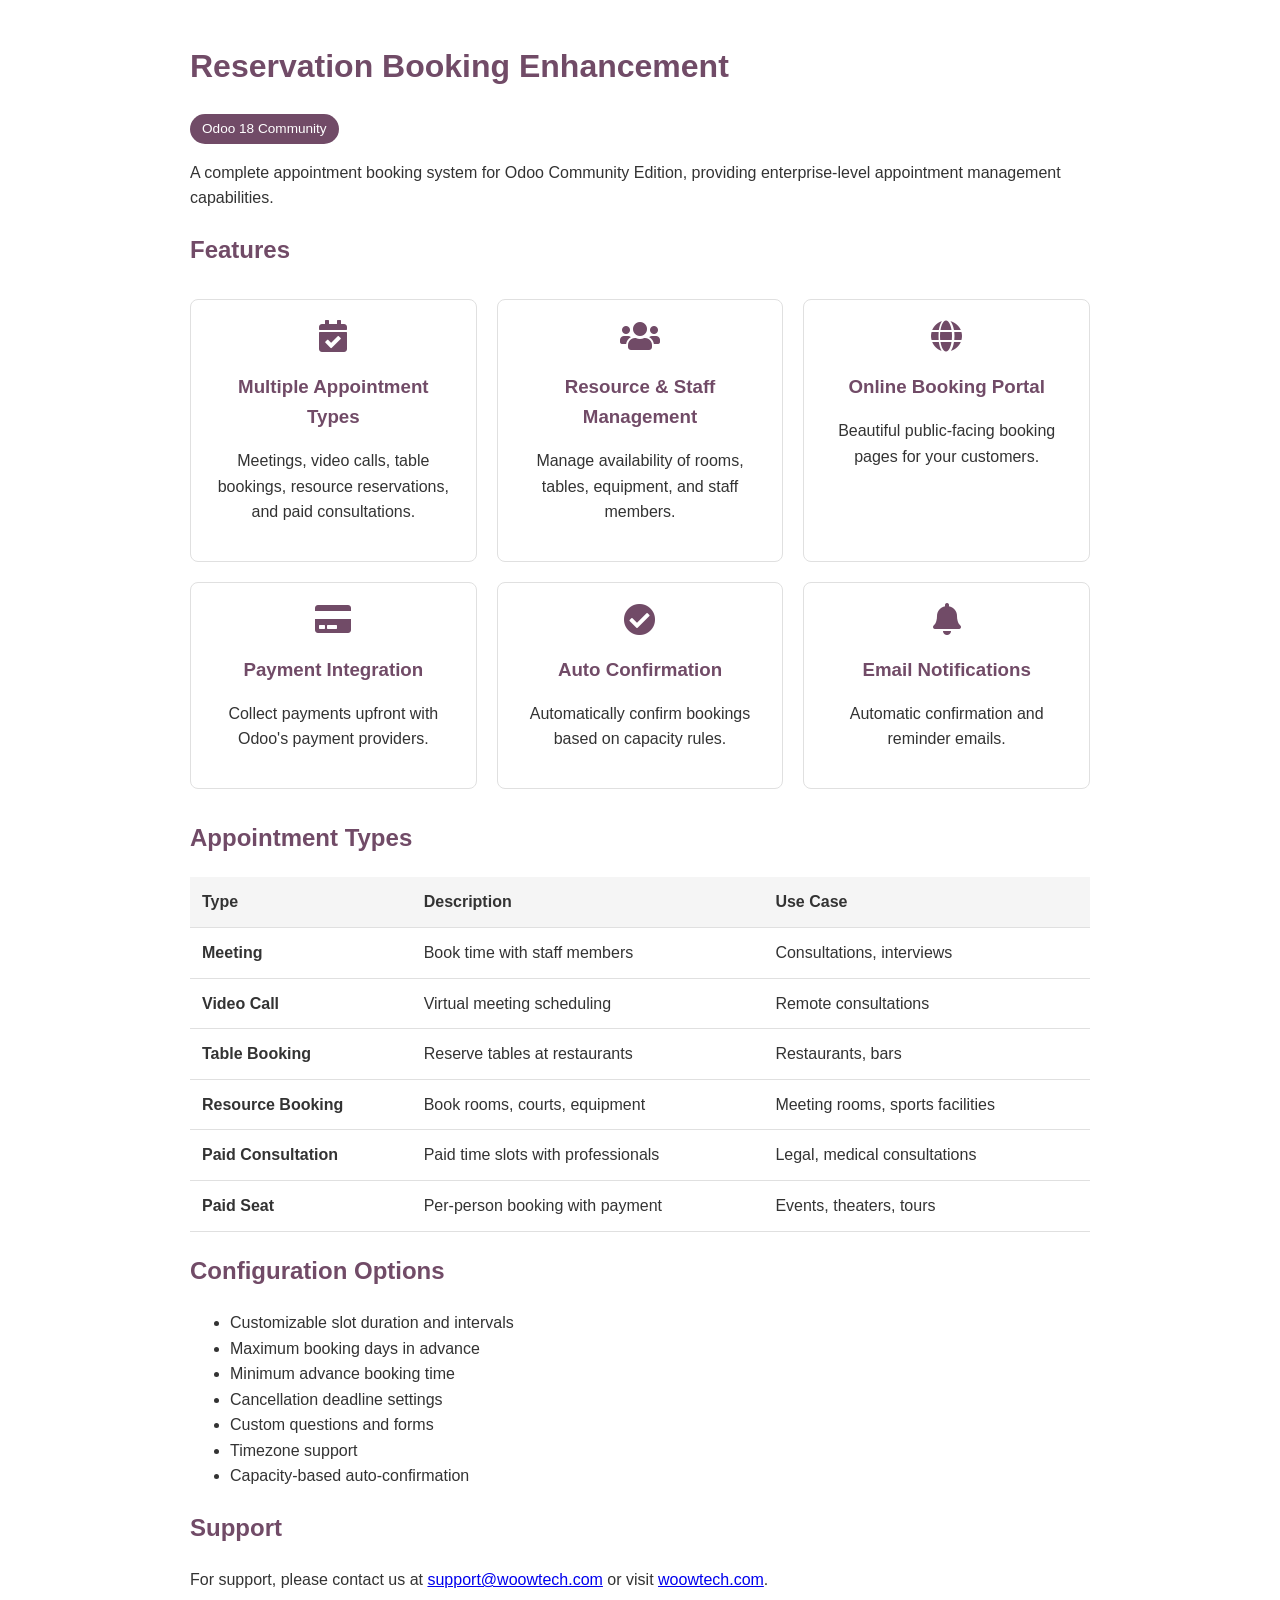
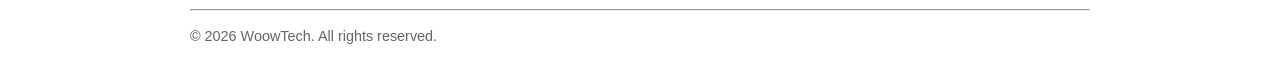
==== reservation_module/static/description/index.html @ 792779dd "refactor: 將模組檔案移至 reservation_module/ 子目錄 Co-Authored-By: Claude Opus 4.6 <noreply@anthropic.com>" ====
<!DOCTYPE html>
<html>
<head>
    <meta charset="utf-8">
    <meta name="viewport" content="width=device-width, initial-scale=1">
    <title>Reservation Booking Enhancement</title>
    <style>
        body {
            font-family: -apple-system, BlinkMacSystemFont, "Segoe UI", Roboto, Helvetica, Arial, sans-serif;
            line-height: 1.6;
            color: #333;
            max-width: 900px;
            margin: 0 auto;
            padding: 20px;
        }
        h1, h2, h3 {
            color: #714B67;
        }
        .feature-grid {
            display: grid;
            grid-template-columns: repeat(auto-fit, minmax(250px, 1fr));
            gap: 20px;
            margin: 30px 0;
        }
        .feature-card {
            border: 1px solid #e0e0e0;
            border-radius: 8px;
            padding: 20px;
            text-align: center;
        }
        .feature-card i {
            font-size: 2rem;
            color: #714B67;
            margin-bottom: 10px;
        }
        .feature-card h3 {
            margin: 10px 0;
        }
        .badge {
            display: inline-block;
            padding: 4px 12px;
            border-radius: 20px;
            background: #714B67;
            color: white;
            font-size: 0.85rem;
        }
        table {
            width: 100%;
            border-collapse: collapse;
            margin: 20px 0;
        }
        th, td {
            padding: 12px;
            text-align: left;
            border-bottom: 1px solid #e0e0e0;
        }
        th {
            background: #f5f5f5;
        }
    </style>
    <link rel="stylesheet" href="https://cdnjs.cloudflare.com/ajax/libs/font-awesome/5.15.4/css/all.min.css">
</head>
<body>
    <h1>Reservation Booking Enhancement</h1>
    <p><span class="badge">Odoo 18 Community</span></p>

    <p>
        A complete appointment booking system for Odoo Community Edition, providing enterprise-level
        appointment management capabilities.
    </p>

    <h2>Features</h2>

    <div class="feature-grid">
        <div class="feature-card">
            <i class="fas fa-calendar-check"></i>
            <h3>Multiple Appointment Types</h3>
            <p>Meetings, video calls, table bookings, resource reservations, and paid consultations.</p>
        </div>
        <div class="feature-card">
            <i class="fas fa-users"></i>
            <h3>Resource & Staff Management</h3>
            <p>Manage availability of rooms, tables, equipment, and staff members.</p>
        </div>
        <div class="feature-card">
            <i class="fas fa-globe"></i>
            <h3>Online Booking Portal</h3>
            <p>Beautiful public-facing booking pages for your customers.</p>
        </div>
        <div class="feature-card">
            <i class="fas fa-credit-card"></i>
            <h3>Payment Integration</h3>
            <p>Collect payments upfront with Odoo's payment providers.</p>
        </div>
        <div class="feature-card">
            <i class="fas fa-check-circle"></i>
            <h3>Auto Confirmation</h3>
            <p>Automatically confirm bookings based on capacity rules.</p>
        </div>
        <div class="feature-card">
            <i class="fas fa-bell"></i>
            <h3>Email Notifications</h3>
            <p>Automatic confirmation and reminder emails.</p>
        </div>
    </div>

    <h2>Appointment Types</h2>

    <table>
        <thead>
            <tr>
                <th>Type</th>
                <th>Description</th>
                <th>Use Case</th>
            </tr>
        </thead>
        <tbody>
            <tr>
                <td><strong>Meeting</strong></td>
                <td>Book time with staff members</td>
                <td>Consultations, interviews</td>
            </tr>
            <tr>
                <td><strong>Video Call</strong></td>
                <td>Virtual meeting scheduling</td>
                <td>Remote consultations</td>
            </tr>
            <tr>
                <td><strong>Table Booking</strong></td>
                <td>Reserve tables at restaurants</td>
                <td>Restaurants, bars</td>
            </tr>
            <tr>
                <td><strong>Resource Booking</strong></td>
                <td>Book rooms, courts, equipment</td>
                <td>Meeting rooms, sports facilities</td>
            </tr>
            <tr>
                <td><strong>Paid Consultation</strong></td>
                <td>Paid time slots with professionals</td>
                <td>Legal, medical consultations</td>
            </tr>
            <tr>
                <td><strong>Paid Seat</strong></td>
                <td>Per-person booking with payment</td>
                <td>Events, theaters, tours</td>
            </tr>
        </tbody>
    </table>

    <h2>Configuration Options</h2>

    <ul>
        <li>Customizable slot duration and intervals</li>
        <li>Maximum booking days in advance</li>
        <li>Minimum advance booking time</li>
        <li>Cancellation deadline settings</li>
        <li>Custom questions and forms</li>
        <li>Timezone support</li>
        <li>Capacity-based auto-confirmation</li>
    </ul>

    <h2>Support</h2>

    <p>
        For support, please contact us at <a href="mailto:support@woowtech.com">support@woowtech.com</a>
        or visit <a href="https://woowtech.com">woowtech.com</a>.
    </p>

    <hr>
    <p style="color: #666; font-size: 0.9rem;">
        &copy; 2026 WoowTech. All rights reserved.
    </p>
</body>
</html>
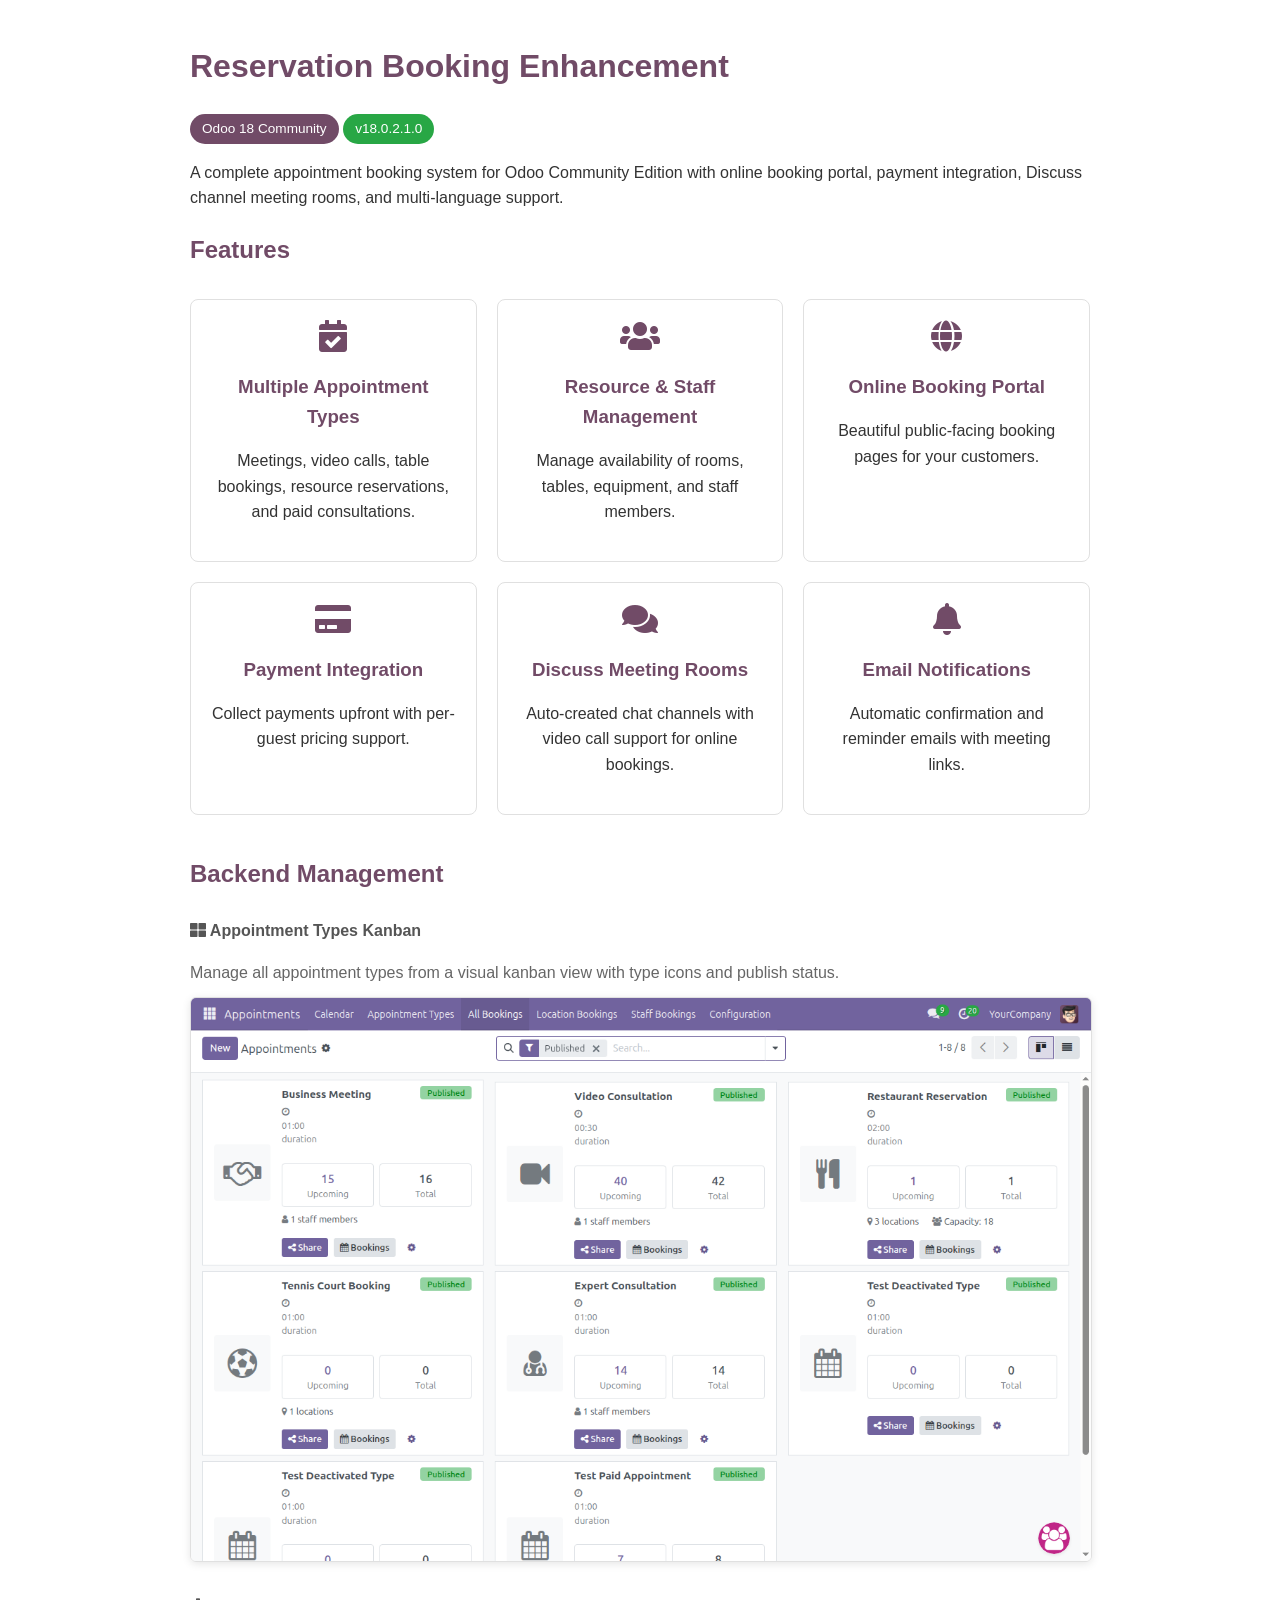
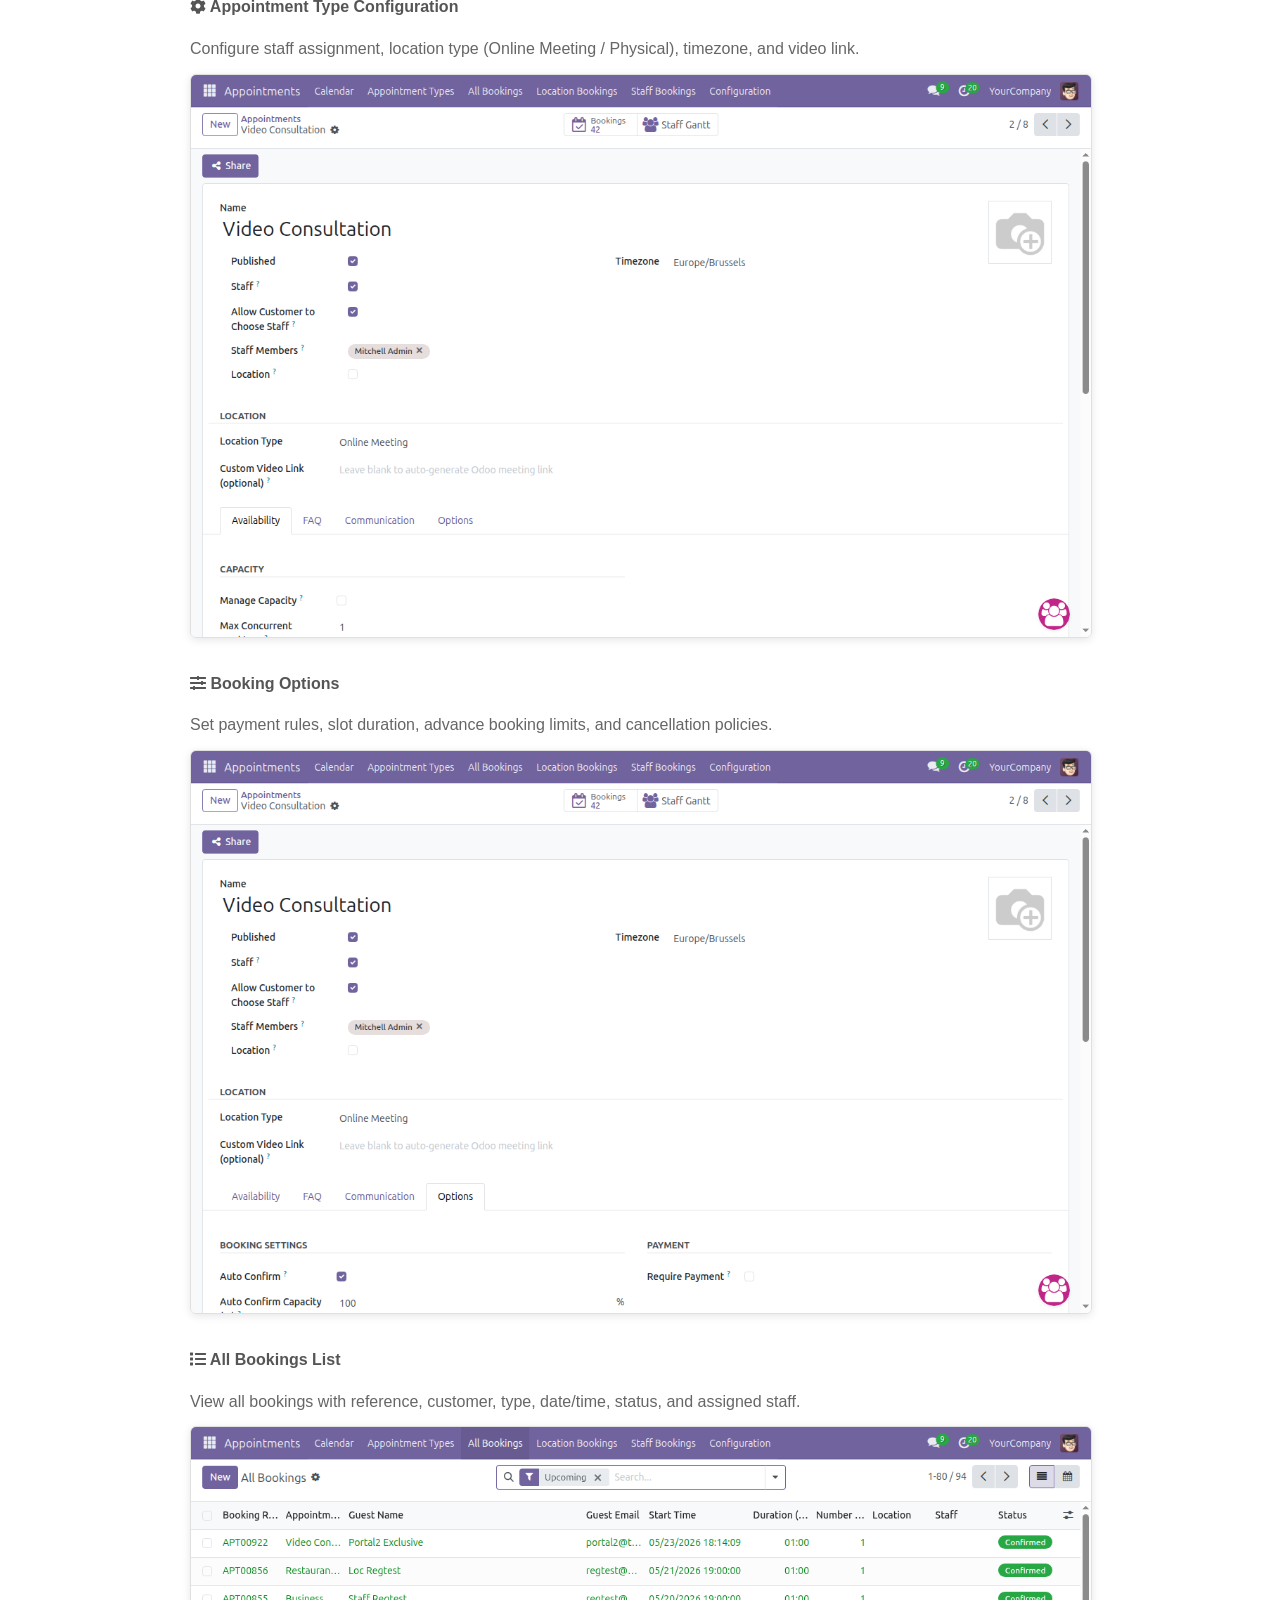
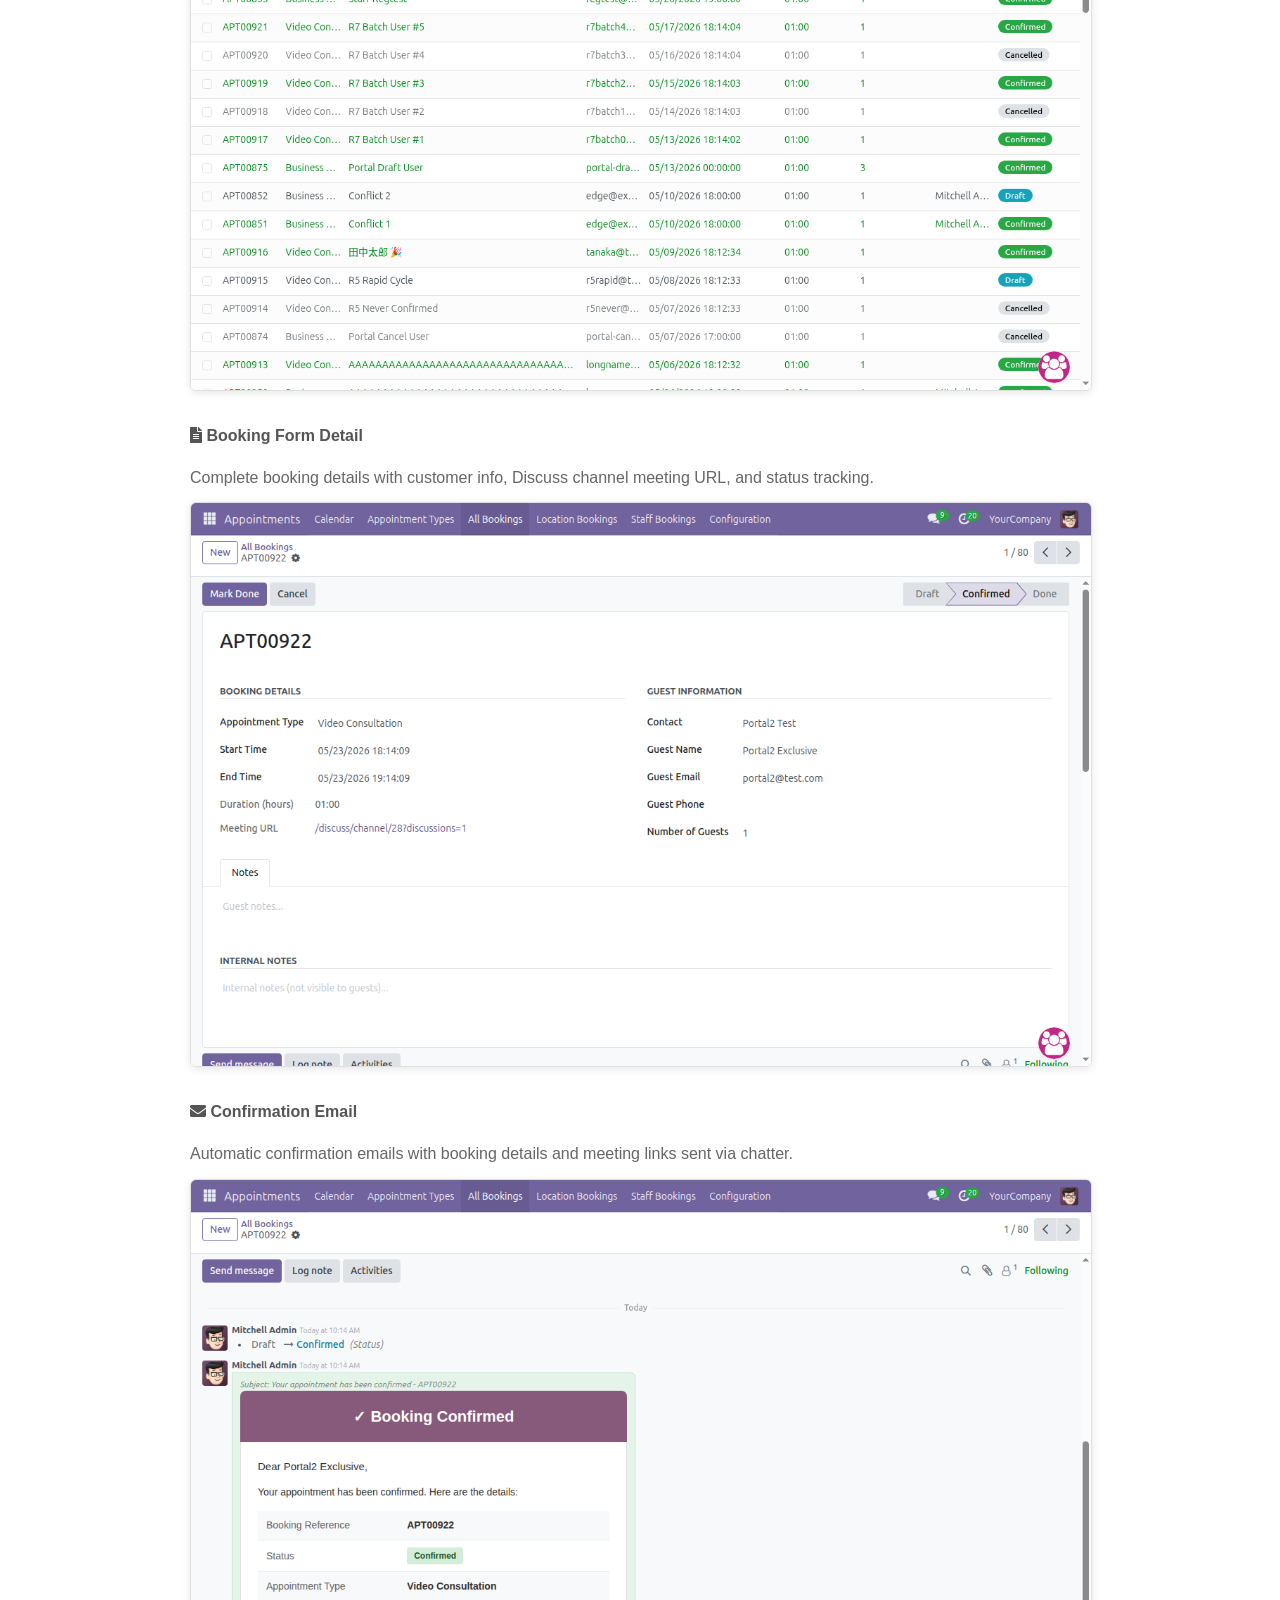
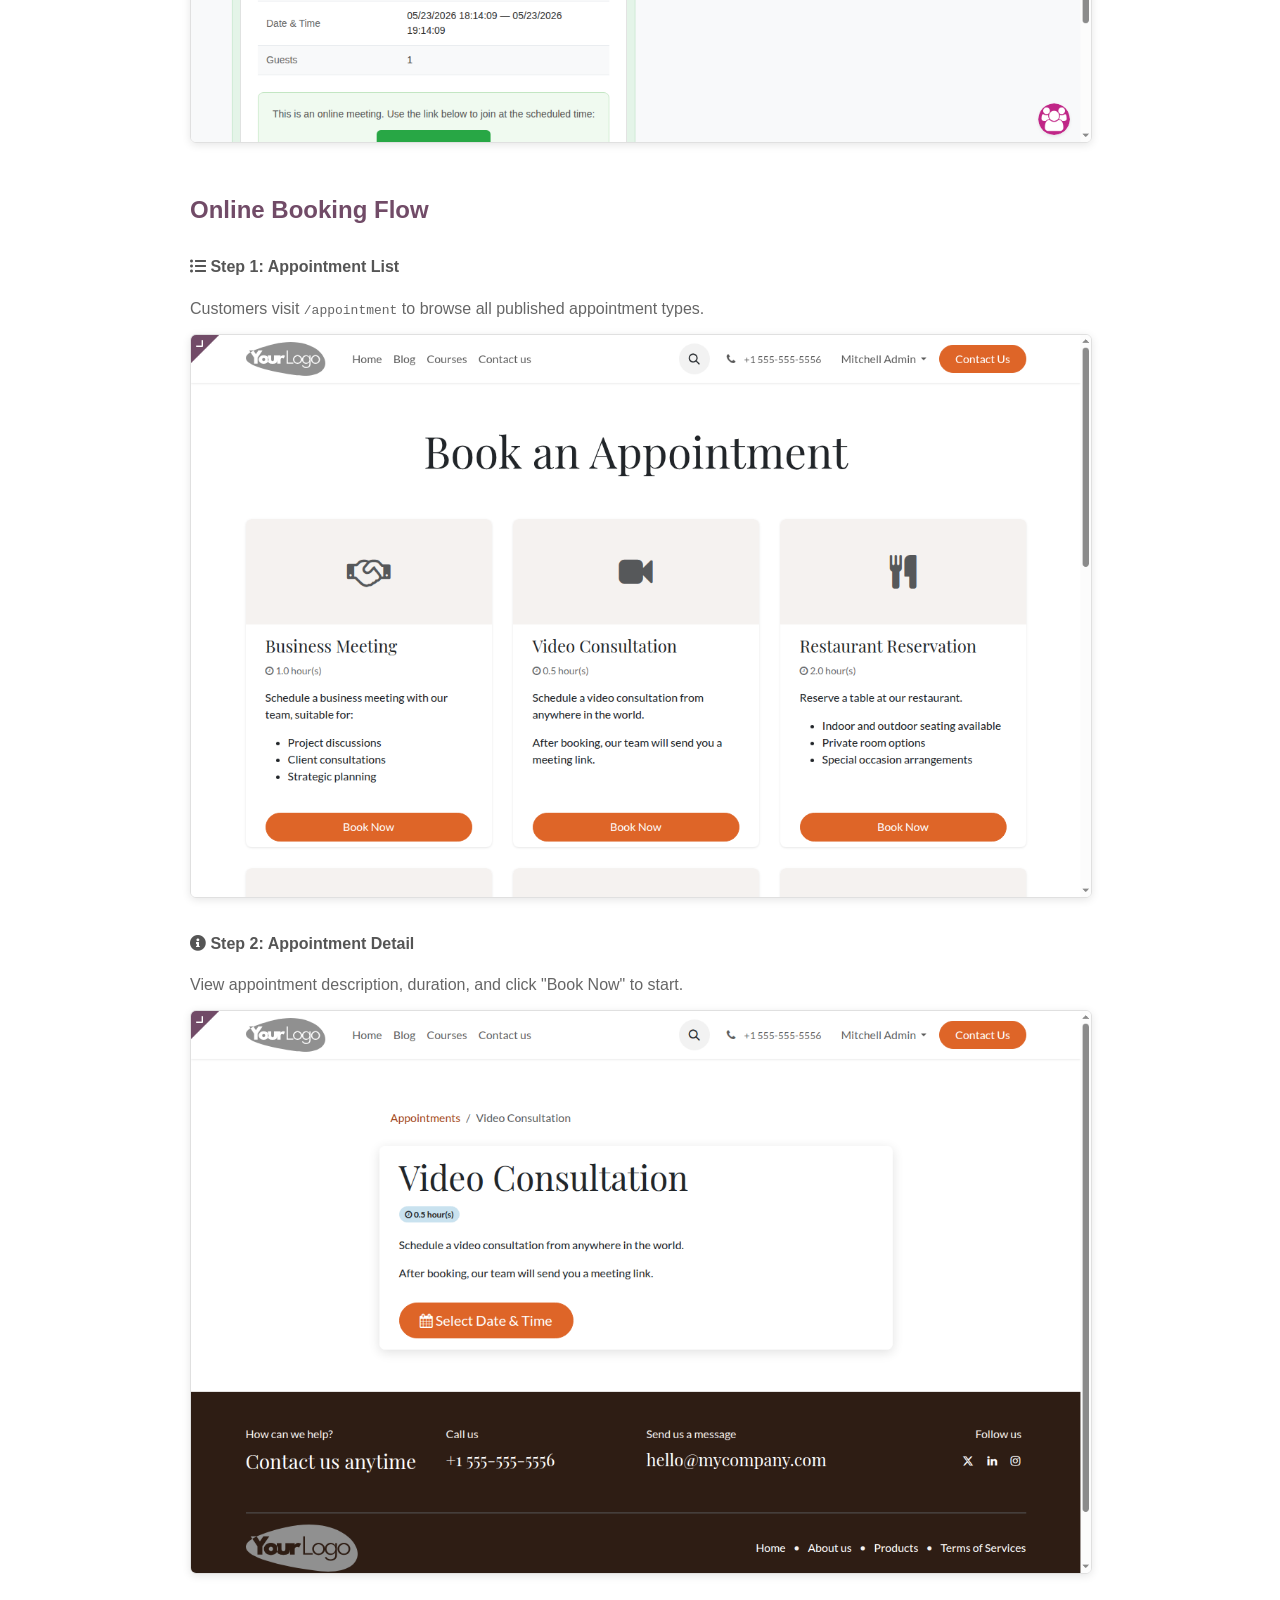
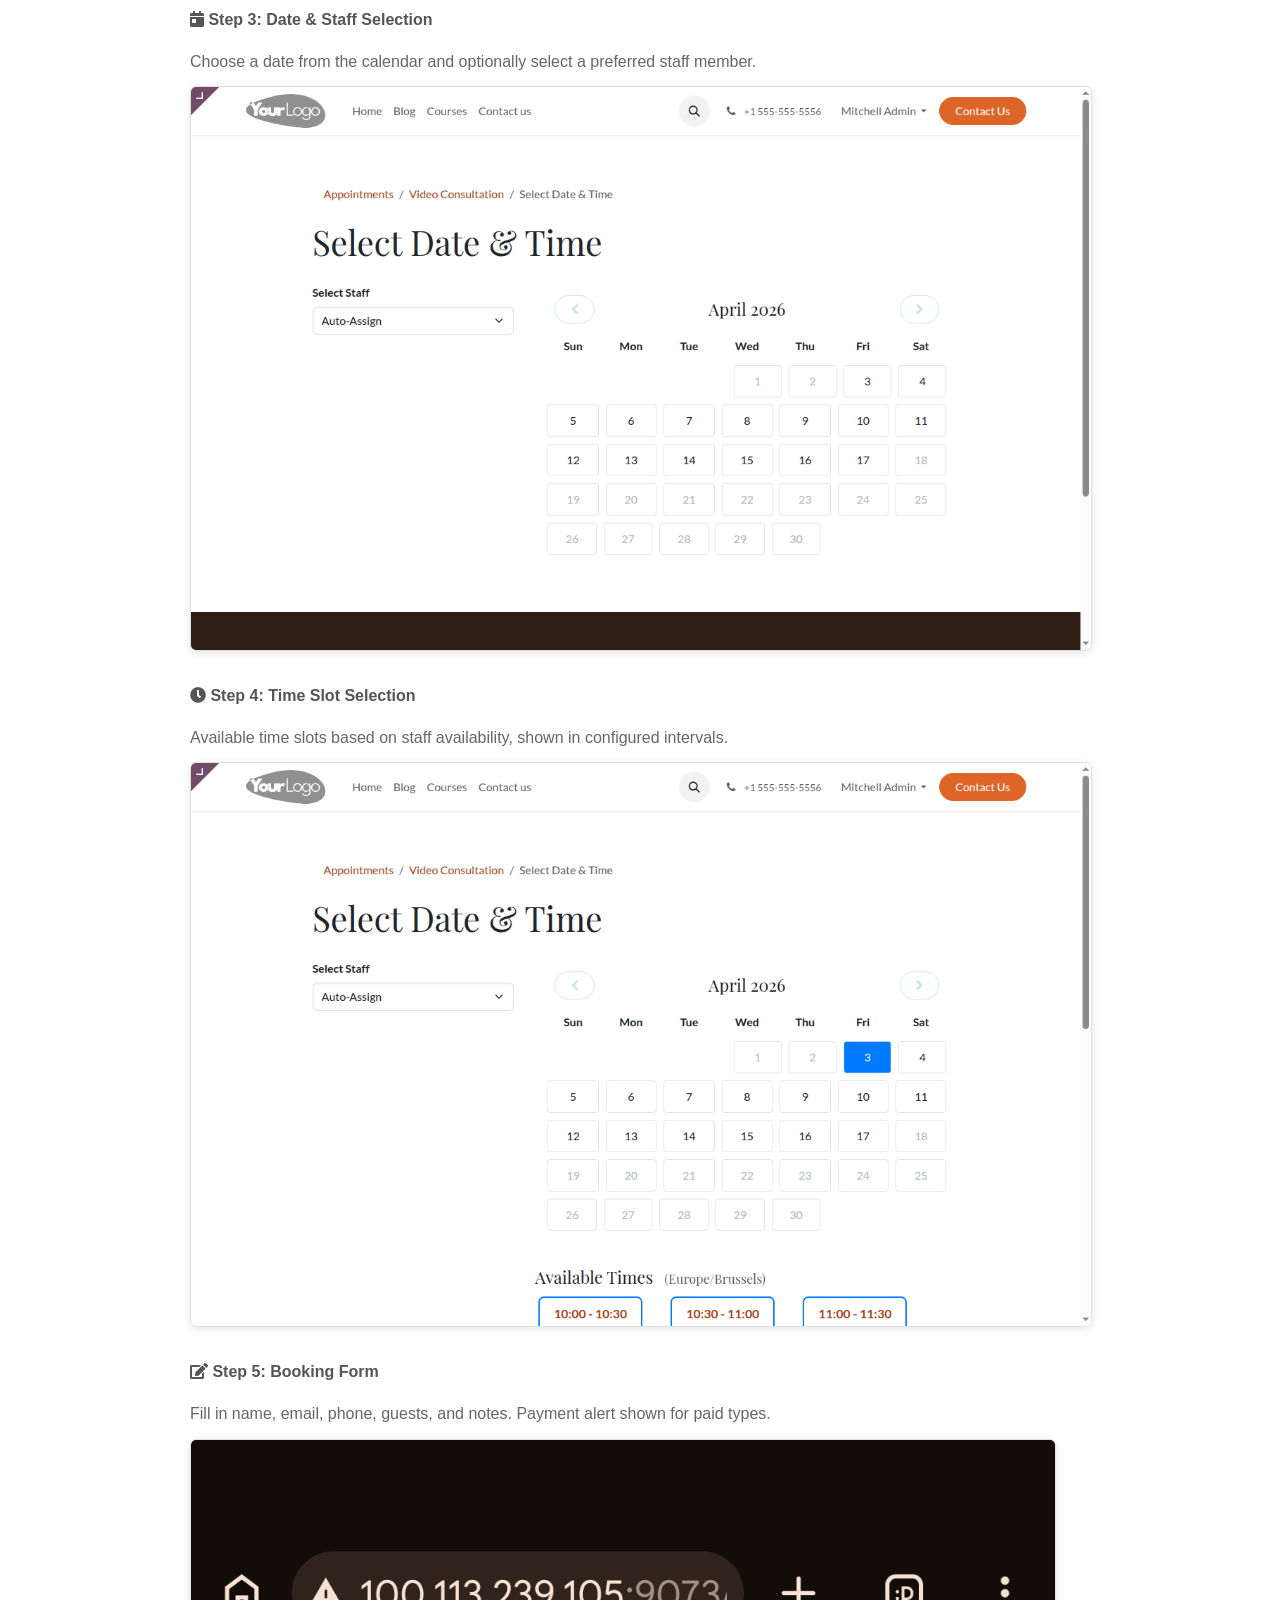
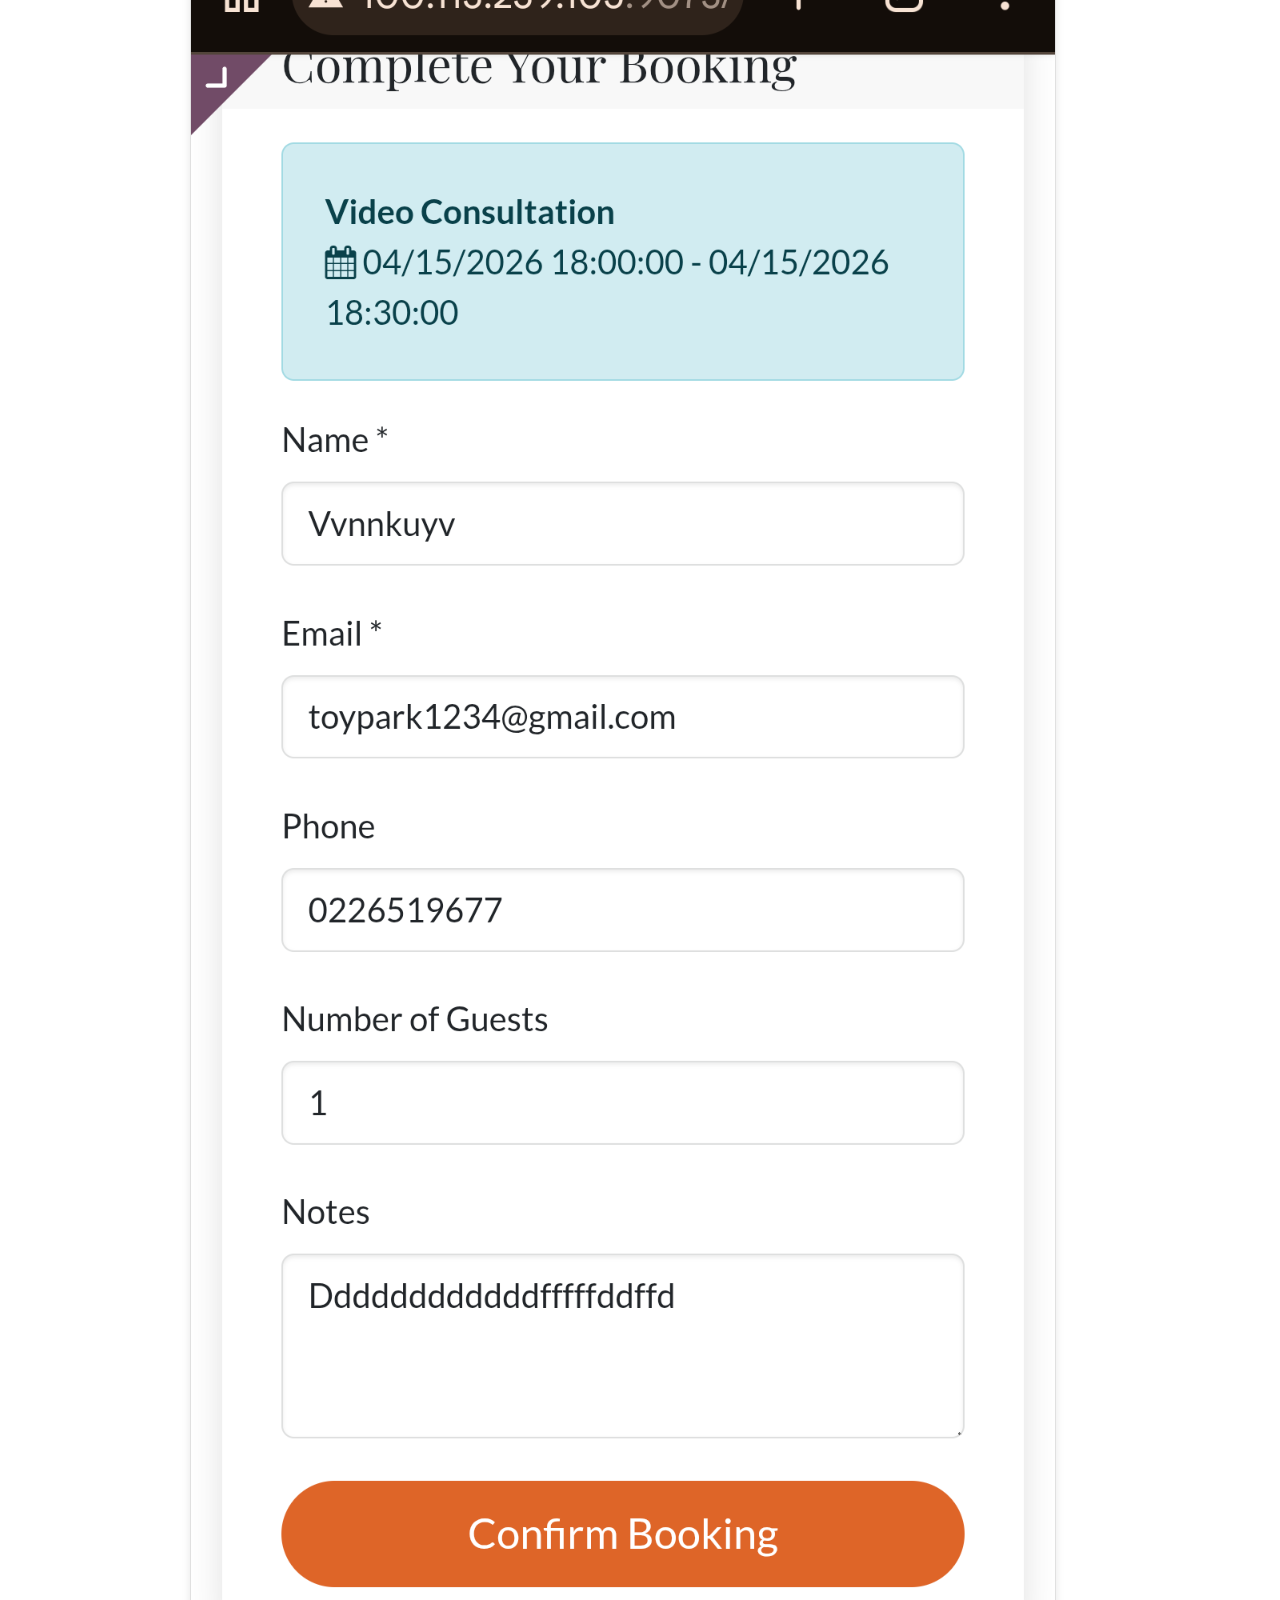
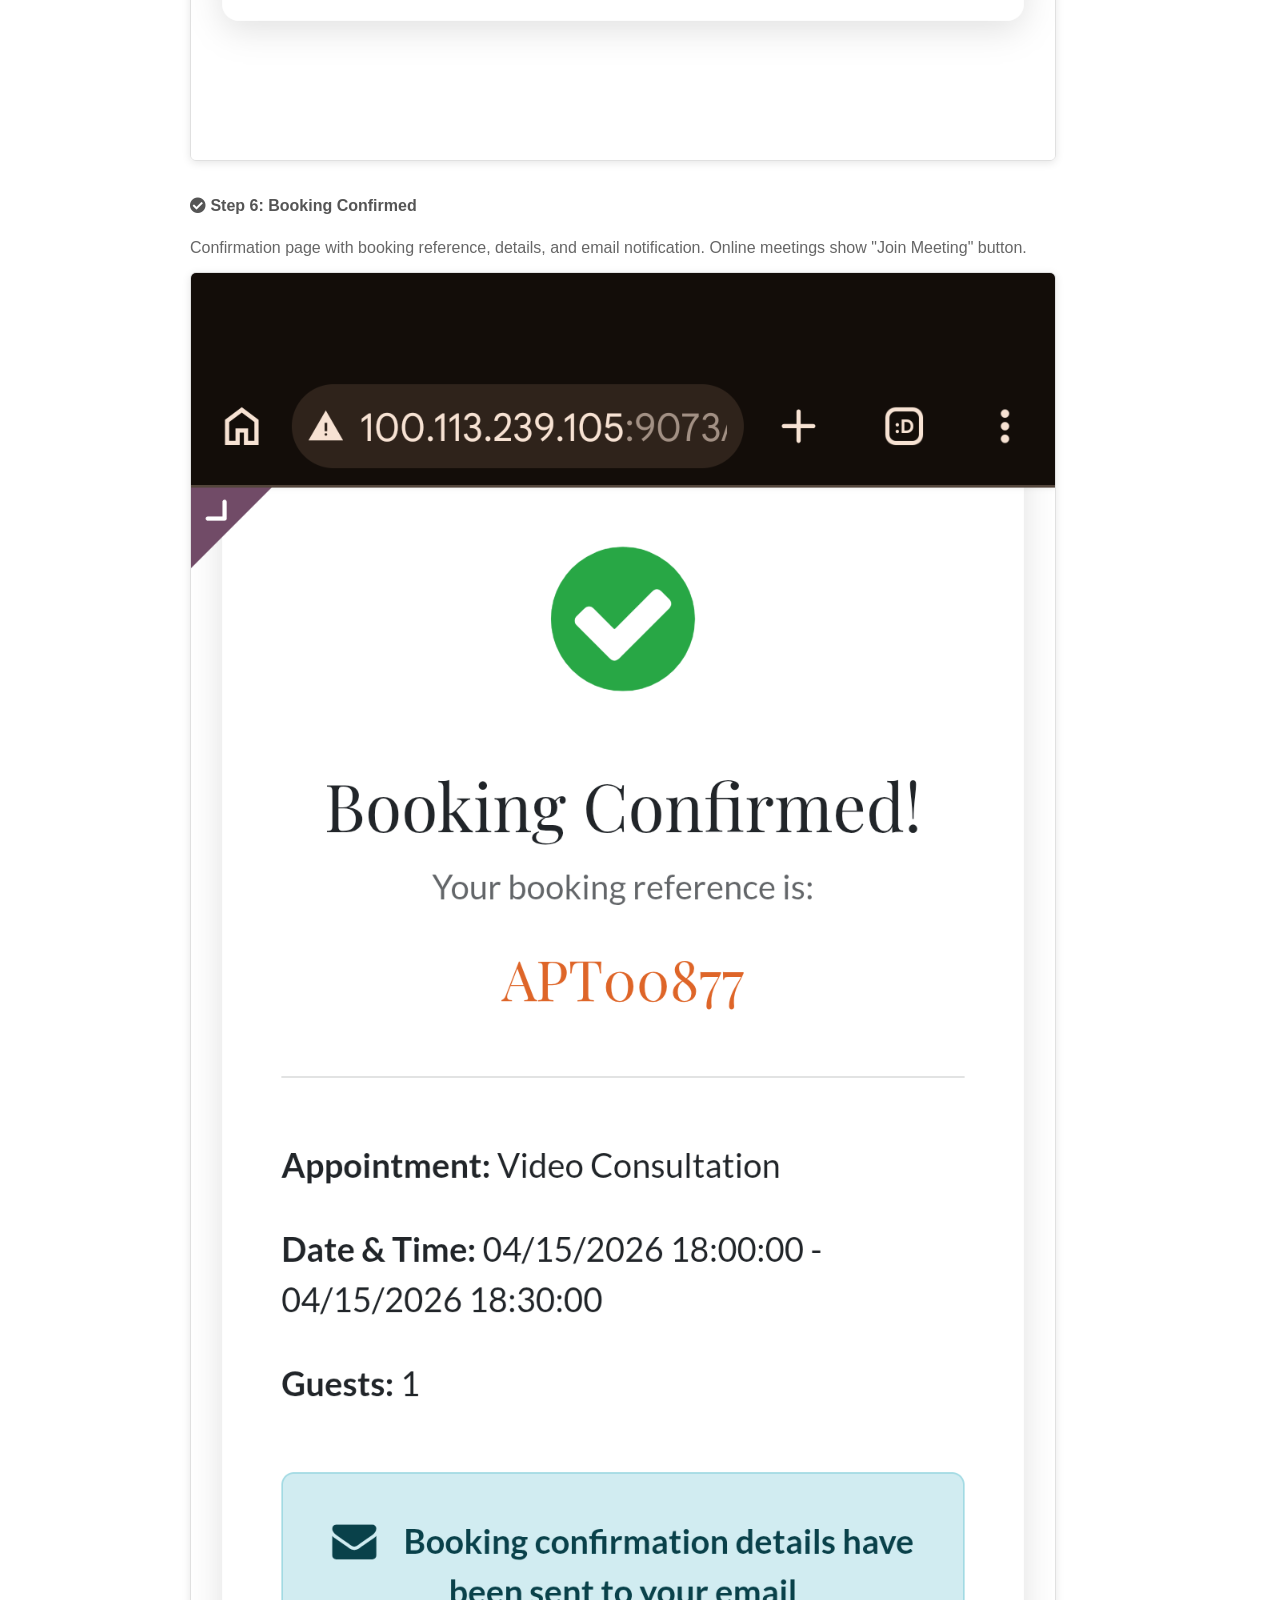
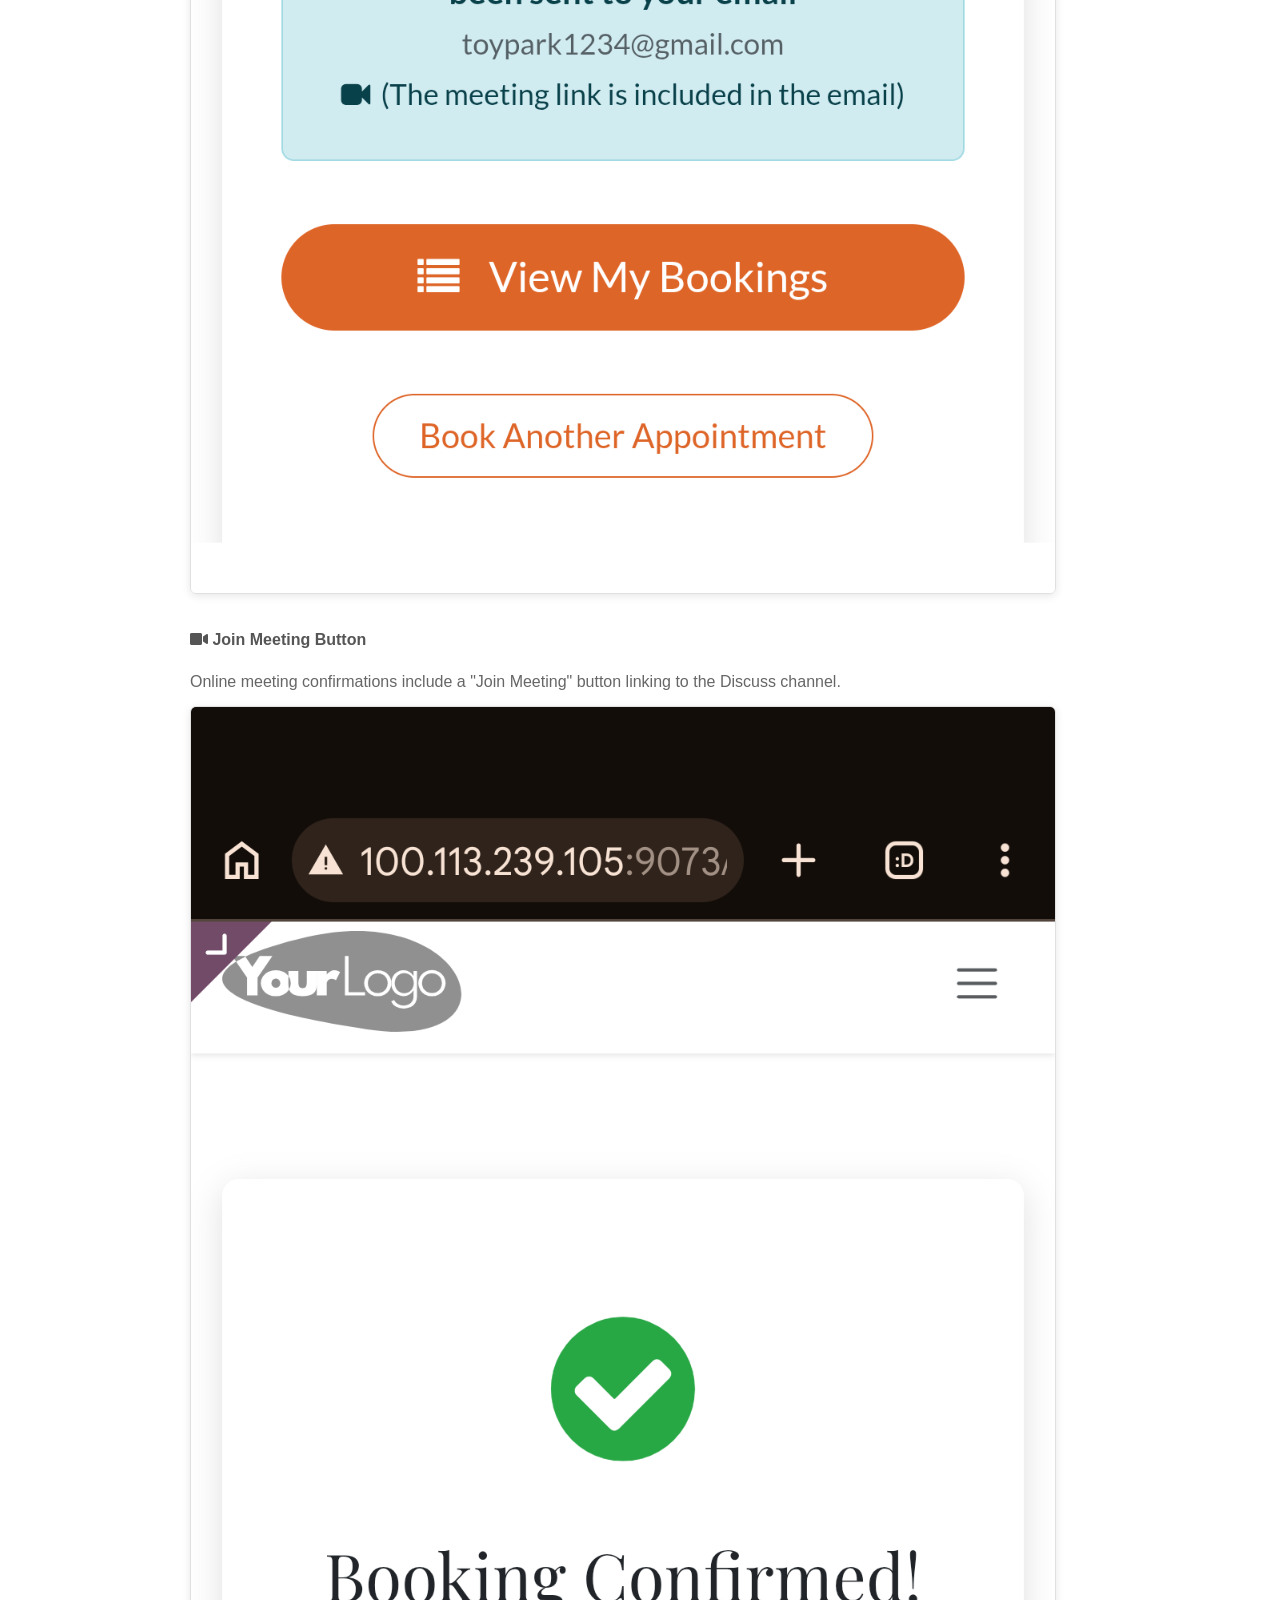
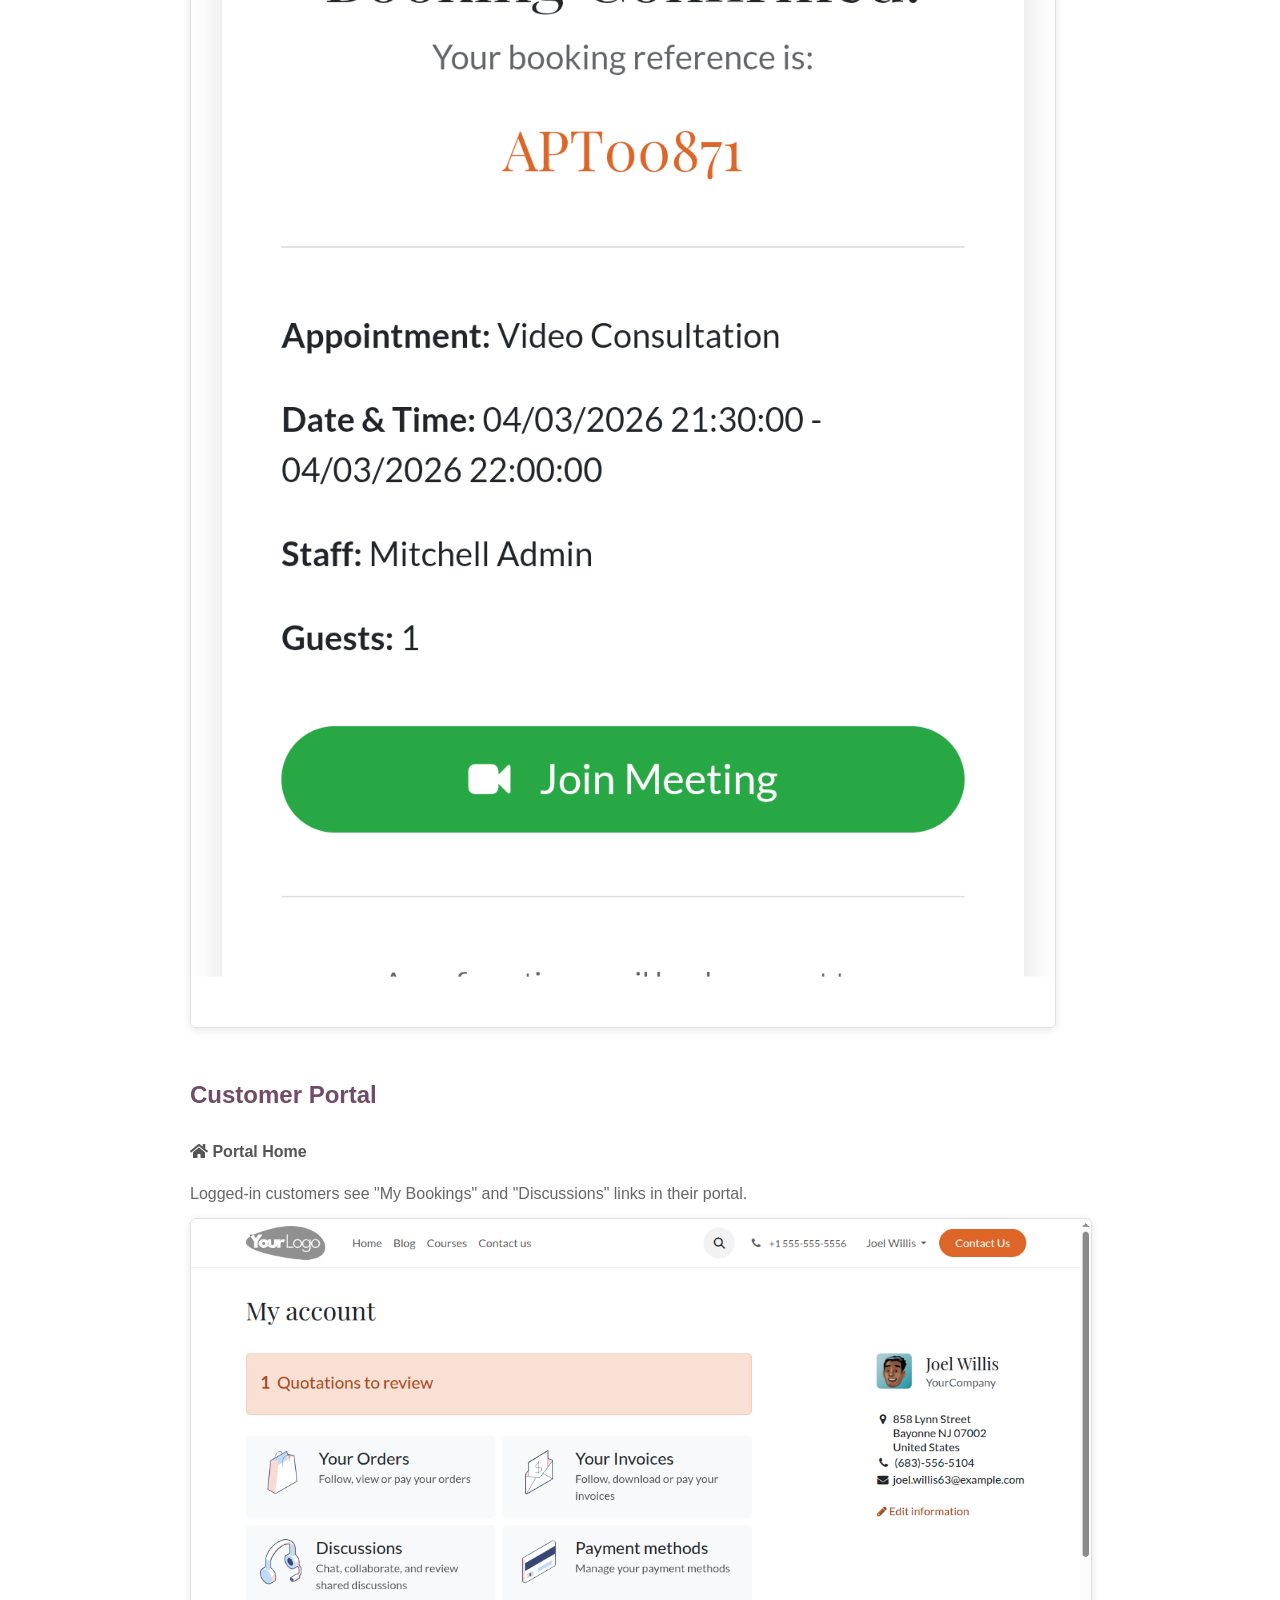
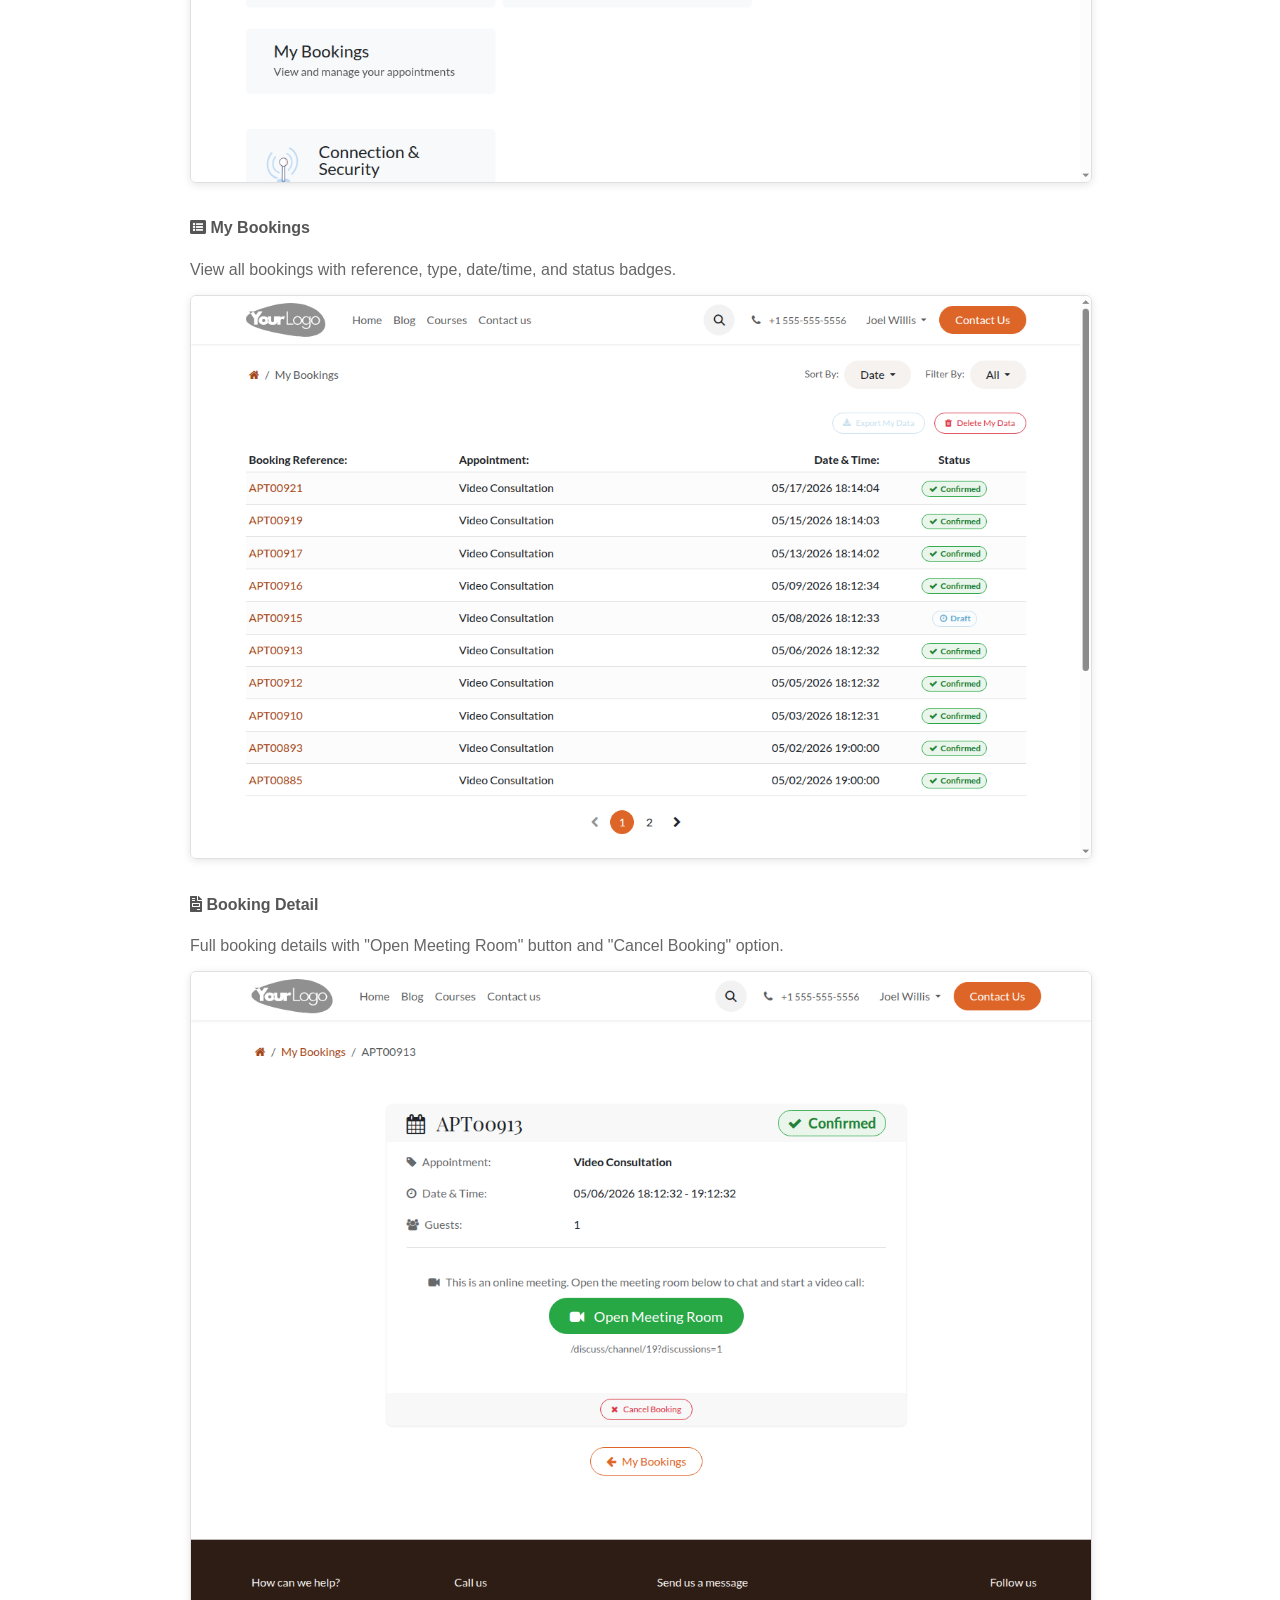
==== commit 377a2f97: "docs: add comprehensive screenshots and rewrite README with bilingual documentation - Capture 20 scr" ====
--- a/reservation_module/static/description/index.html
+++ b/reservation_module/static/description/index.html
@@ -57,16 +57,43 @@
         th {
             background: #f5f5f5;
         }
+        .screenshot-section {
+            margin: 40px 0;
+        }
+        .screenshot-section h3 {
+            border-bottom: 2px solid #714B67;
+            padding-bottom: 8px;
+        }
+        .screenshot-item {
+            margin: 25px 0;
+        }
+        .screenshot-item h4 {
+            color: #555;
+            margin-bottom: 8px;
+        }
+        .screenshot-item p {
+            color: #666;
+            margin-bottom: 12px;
+        }
+        .screenshot-item img {
+            max-width: 100%;
+            border: 1px solid #e0e0e0;
+            border-radius: 6px;
+            box-shadow: 0 2px 8px rgba(0,0,0,0.1);
+        }
     </style>
     <link rel="stylesheet" href="https://cdnjs.cloudflare.com/ajax/libs/font-awesome/5.15.4/css/all.min.css">
 </head>
 <body>
     <h1>Reservation Booking Enhancement</h1>
-    <p><span class="badge">Odoo 18 Community</span></p>
-
     <p>
-        A complete appointment booking system for Odoo Community Edition, providing enterprise-level
-        appointment management capabilities.
+        <span class="badge">Odoo 18 Community</span>
+        <span class="badge" style="background: #28a745;">v18.0.2.1.0</span>
+    </p>
+
+    <p>
+        A complete appointment booking system for Odoo Community Edition with online booking portal,
+        payment integration, Discuss channel meeting rooms, and multi-language support.
     </p>
 
     <h2>Features</h2>
@@ -90,17 +117,162 @@
         <div class="feature-card">
             <i class="fas fa-credit-card"></i>
             <h3>Payment Integration</h3>
-            <p>Collect payments upfront with Odoo's payment providers.</p>
-        </div>
-        <div class="feature-card">
-            <i class="fas fa-check-circle"></i>
-            <h3>Auto Confirmation</h3>
-            <p>Automatically confirm bookings based on capacity rules.</p>
+            <p>Collect payments upfront with per-guest pricing support.</p>
+        </div>
+        <div class="feature-card">
+            <i class="fas fa-comments"></i>
+            <h3>Discuss Meeting Rooms</h3>
+            <p>Auto-created chat channels with video call support for online bookings.</p>
         </div>
         <div class="feature-card">
             <i class="fas fa-bell"></i>
             <h3>Email Notifications</h3>
-            <p>Automatic confirmation and reminder emails.</p>
+            <p>Automatic confirmation and reminder emails with meeting links.</p>
+        </div>
+    </div>
+
+    <!-- Backend Management Screenshots -->
+    <div class="screenshot-section">
+        <h2>Backend Management</h2>
+
+        <div class="screenshot-item">
+            <h4><i class="fas fa-th-large"></i> Appointment Types Kanban</h4>
+            <p>Manage all appointment types from a visual kanban view with type icons and publish status.</p>
+            <img src="screenshots/02_backend_appointment_types.png" alt="Appointment Types Kanban View">
+        </div>
+
+        <div class="screenshot-item">
+            <h4><i class="fas fa-cog"></i> Appointment Type Configuration</h4>
+            <p>Configure staff assignment, location type (Online Meeting / Physical), timezone, and video link.</p>
+            <img src="screenshots/03_backend_appointment_type_form.png" alt="Appointment Type Form">
+        </div>
+
+        <div class="screenshot-item">
+            <h4><i class="fas fa-sliders-h"></i> Booking Options</h4>
+            <p>Set payment rules, slot duration, advance booking limits, and cancellation policies.</p>
+            <img src="screenshots/04_backend_appointment_options_tab.png" alt="Appointment Options Tab">
+        </div>
+
+        <div class="screenshot-item">
+            <h4><i class="fas fa-list"></i> All Bookings List</h4>
+            <p>View all bookings with reference, customer, type, date/time, status, and assigned staff.</p>
+            <img src="screenshots/01_backend_booking_list.png" alt="All Bookings List">
+        </div>
+
+        <div class="screenshot-item">
+            <h4><i class="fas fa-file-alt"></i> Booking Form Detail</h4>
+            <p>Complete booking details with customer info, Discuss channel meeting URL, and status tracking.</p>
+            <img src="screenshots/05_backend_booking_form.png" alt="Booking Form Detail">
+        </div>
+
+        <div class="screenshot-item">
+            <h4><i class="fas fa-envelope"></i> Confirmation Email</h4>
+            <p>Automatic confirmation emails with booking details and meeting links sent via chatter.</p>
+            <img src="screenshots/06_backend_booking_email.png" alt="Booking Confirmation Email">
+        </div>
+    </div>
+
+    <!-- Online Booking Flow Screenshots -->
+    <div class="screenshot-section">
+        <h2>Online Booking Flow</h2>
+
+        <div class="screenshot-item">
+            <h4><i class="fas fa-list-ul"></i> Step 1: Appointment List</h4>
+            <p>Customers visit <code>/appointment</code> to browse all published appointment types.</p>
+            <img src="screenshots/07_frontend_appointment_list.png" alt="Appointment List Page">
+        </div>
+
+        <div class="screenshot-item">
+            <h4><i class="fas fa-info-circle"></i> Step 2: Appointment Detail</h4>
+            <p>View appointment description, duration, and click "Book Now" to start.</p>
+            <img src="screenshots/08_frontend_appointment_detail.png" alt="Appointment Detail Page">
+        </div>
+
+        <div class="screenshot-item">
+            <h4><i class="fas fa-calendar-day"></i> Step 3: Date & Staff Selection</h4>
+            <p>Choose a date from the calendar and optionally select a preferred staff member.</p>
+            <img src="screenshots/09_frontend_date_selection.png" alt="Date and Staff Selection">
+        </div>
+
+        <div class="screenshot-item">
+            <h4><i class="fas fa-clock"></i> Step 4: Time Slot Selection</h4>
+            <p>Available time slots based on staff availability, shown in configured intervals.</p>
+            <img src="screenshots/10_frontend_time_slots.png" alt="Time Slot Selection">
+        </div>
+
+        <div class="screenshot-item">
+            <h4><i class="fas fa-edit"></i> Step 5: Booking Form</h4>
+            <p>Fill in name, email, phone, guests, and notes. Payment alert shown for paid types.</p>
+            <img src="screenshots/11_frontend_booking_form.png" alt="Booking Form">
+        </div>
+
+        <div class="screenshot-item">
+            <h4><i class="fas fa-check-circle"></i> Step 6: Booking Confirmed</h4>
+            <p>Confirmation page with booking reference, details, and email notification. Online meetings show "Join Meeting" button.</p>
+            <img src="screenshots/18_frontend_booking_confirmed.png" alt="Booking Confirmed">
+        </div>
+
+        <div class="screenshot-item">
+            <h4><i class="fas fa-video"></i> Join Meeting Button</h4>
+            <p>Online meeting confirmations include a "Join Meeting" button linking to the Discuss channel.</p>
+            <img src="screenshots/19_frontend_confirmed_join_meeting.png" alt="Confirmed with Join Meeting">
+        </div>
+    </div>
+
+    <!-- Customer Portal Screenshots -->
+    <div class="screenshot-section">
+        <h2>Customer Portal</h2>
+
+        <div class="screenshot-item">
+            <h4><i class="fas fa-home"></i> Portal Home</h4>
+            <p>Logged-in customers see "My Bookings" and "Discussions" links in their portal.</p>
+            <img src="screenshots/12_portal_home.png" alt="Portal Home">
+        </div>
+
+        <div class="screenshot-item">
+            <h4><i class="fas fa-list-alt"></i> My Bookings</h4>
+            <p>View all bookings with reference, type, date/time, and status badges.</p>
+            <img src="screenshots/13_portal_bookings_list.png" alt="My Bookings List">
+        </div>
+
+        <div class="screenshot-item">
+            <h4><i class="fas fa-file-invoice"></i> Booking Detail</h4>
+            <p>Full booking details with "Open Meeting Room" button and "Cancel Booking" option.</p>
+            <img src="screenshots/14_portal_booking_detail.png" alt="Portal Booking Detail">
+        </div>
+
+        <div class="screenshot-item">
+            <h4><i class="fas fa-comments"></i> My Discussions</h4>
+            <p>Central hub for all meeting room Discuss channels accessible from the portal.</p>
+            <img src="screenshots/16_portal_discussions.png" alt="My Discussions Page">
+        </div>
+    </div>
+
+    <!-- Discuss Channel Integration Screenshots -->
+    <div class="screenshot-section">
+        <h2>Discuss Channel Integration</h2>
+
+        <div class="screenshot-item">
+            <h4><i class="fas fa-hashtag"></i> Auto-Created Channels</h4>
+            <p>Booking channels appear in Discuss sidebar, named with appointment type and reference.</p>
+            <img src="screenshots/17_backend_discuss_channels.png" alt="Backend Discuss Channels">
+        </div>
+
+        <div class="screenshot-item">
+            <h4><i class="fas fa-video"></i> Portal Meeting Room</h4>
+            <p>Real-time messaging, video/audio call buttons, and member presence in the channel.</p>
+            <img src="screenshots/15_discuss_channel.png" alt="Discuss Channel Meeting Room">
+        </div>
+    </div>
+
+    <!-- Payment Flow Screenshots -->
+    <div class="screenshot-section">
+        <h2>Payment Flow</h2>
+
+        <div class="screenshot-item">
+            <h4><i class="fas fa-credit-card"></i> Payment Pending</h4>
+            <p>Paid bookings show "draft" status with appointment details and "Go to Payment" button.</p>
+            <img src="screenshots/20_frontend_payment_pending.png" alt="Payment Pending Page">
         </div>
     </div>
 
@@ -122,7 +294,7 @@
             </tr>
             <tr>
                 <td><strong>Video Call</strong></td>
-                <td>Virtual meeting scheduling</td>
+                <td>Virtual meeting with Discuss channel</td>
                 <td>Remote consultations</td>
             </tr>
             <tr>
@@ -158,13 +330,15 @@
         <li>Custom questions and forms</li>
         <li>Timezone support</li>
         <li>Capacity-based auto-confirmation</li>
+        <li>Per-guest pricing for paid appointments</li>
+        <li>Discuss channel auto-creation for online meetings</li>
     </ul>
 
     <h2>Support</h2>
 
     <p>
         For support, please contact us at <a href="mailto:support@woowtech.com">support@woowtech.com</a>
-        or visit <a href="https://woowtech.com">woowtech.com</a>.
+        or visit <a href="https://aiot.woowtech.io/">woowtech.com</a>.
     </p>
 
     <hr>
